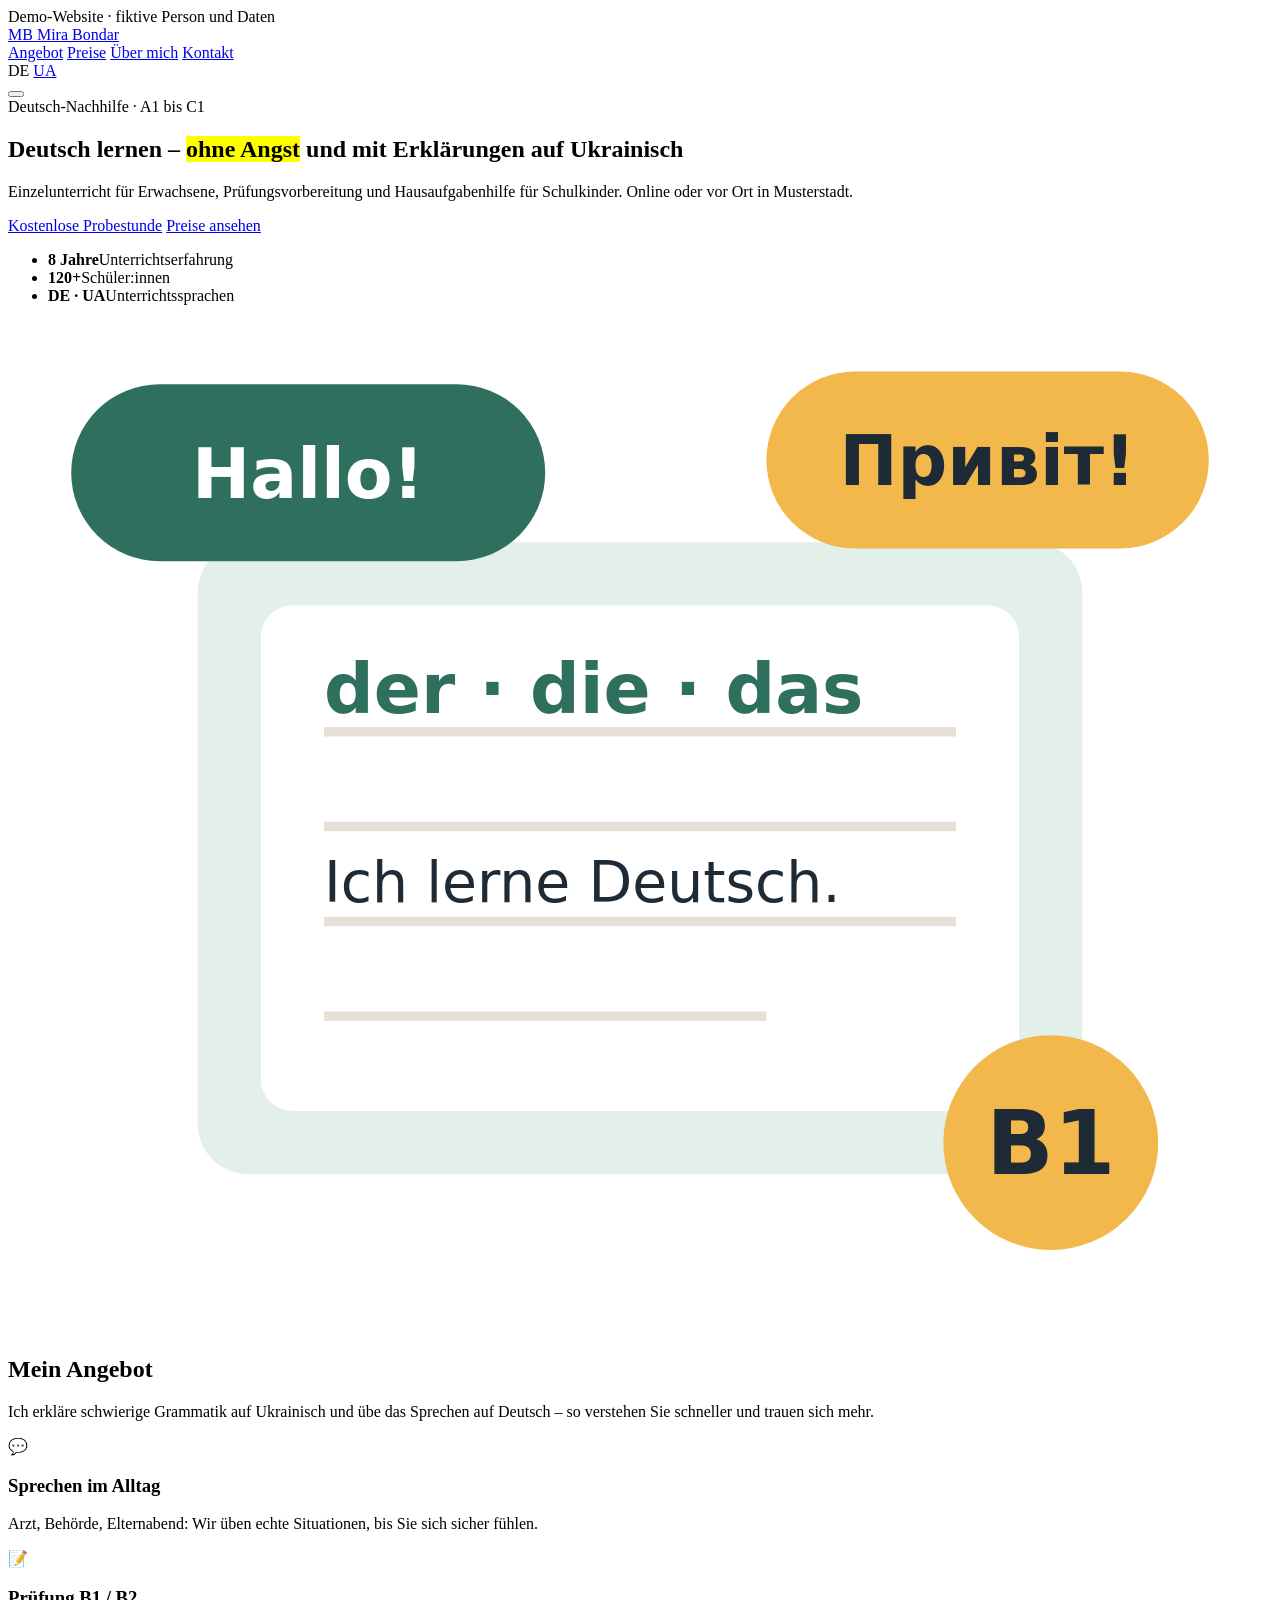
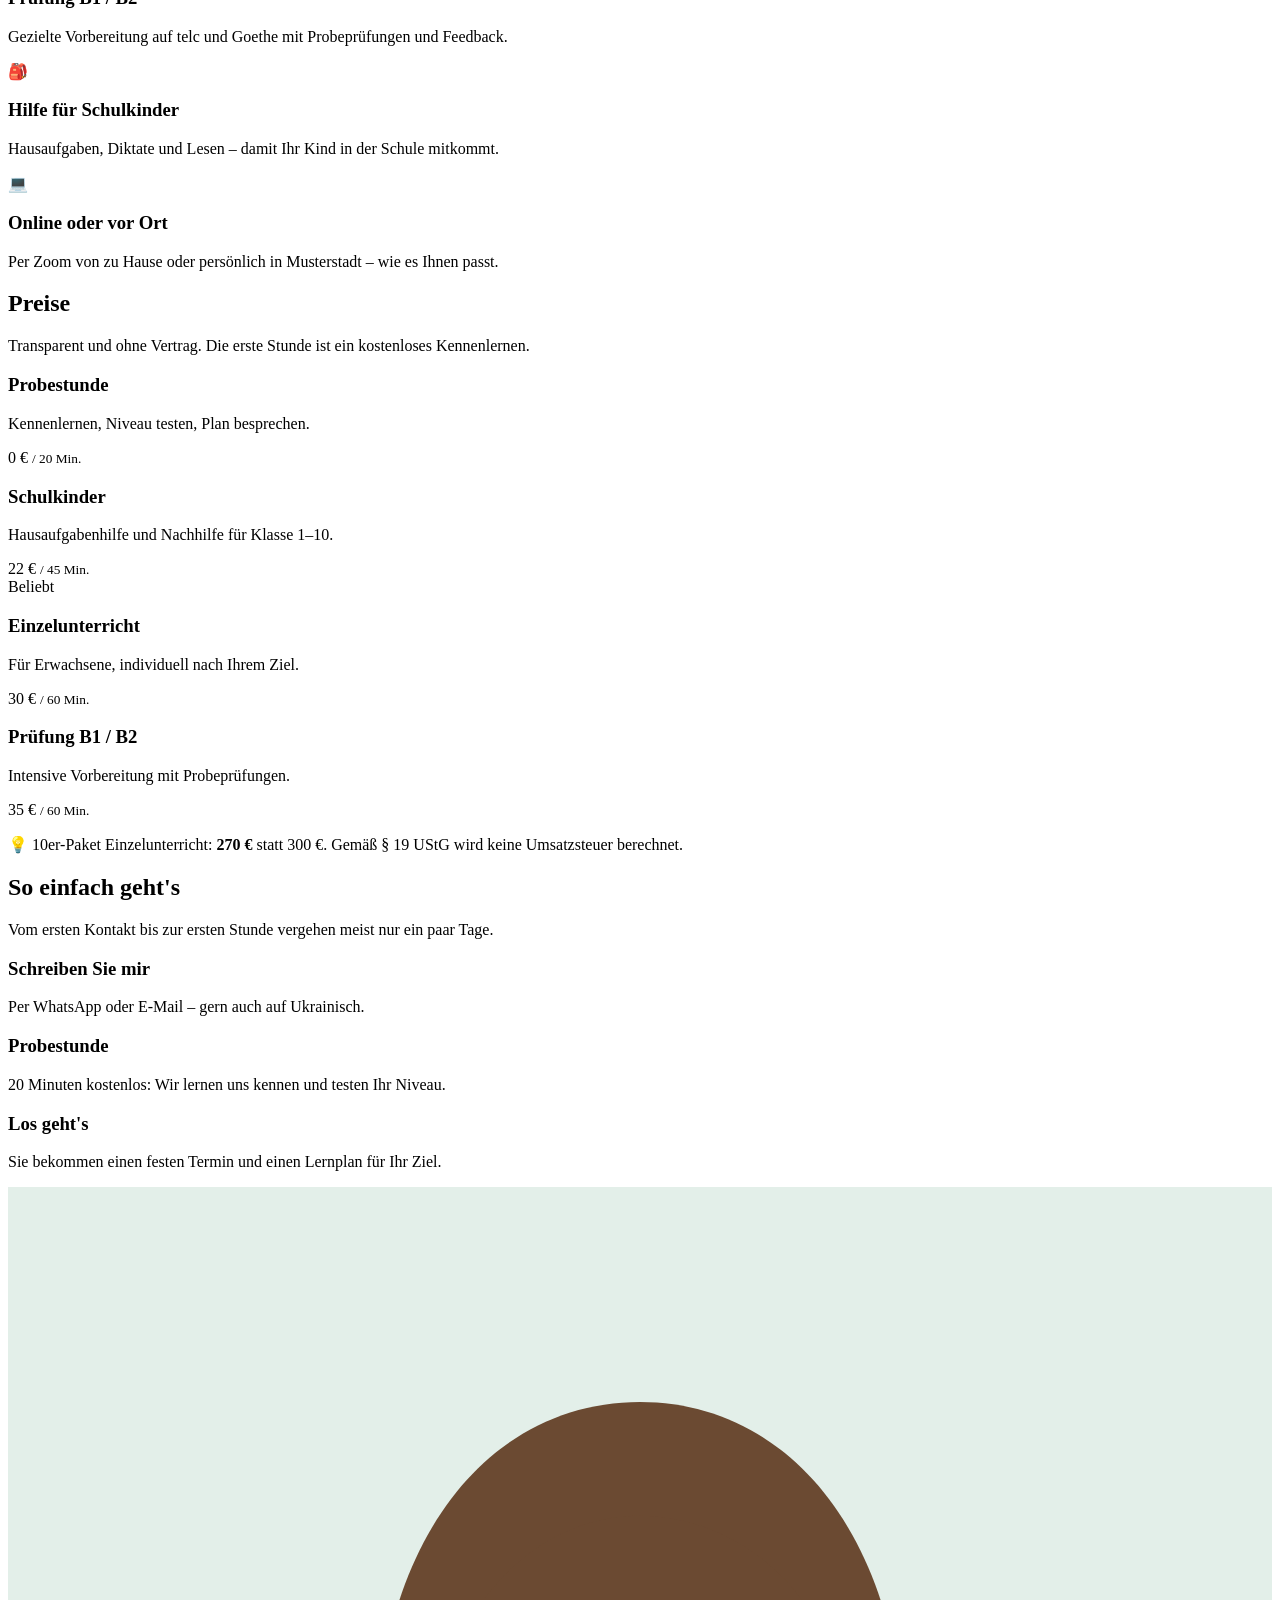
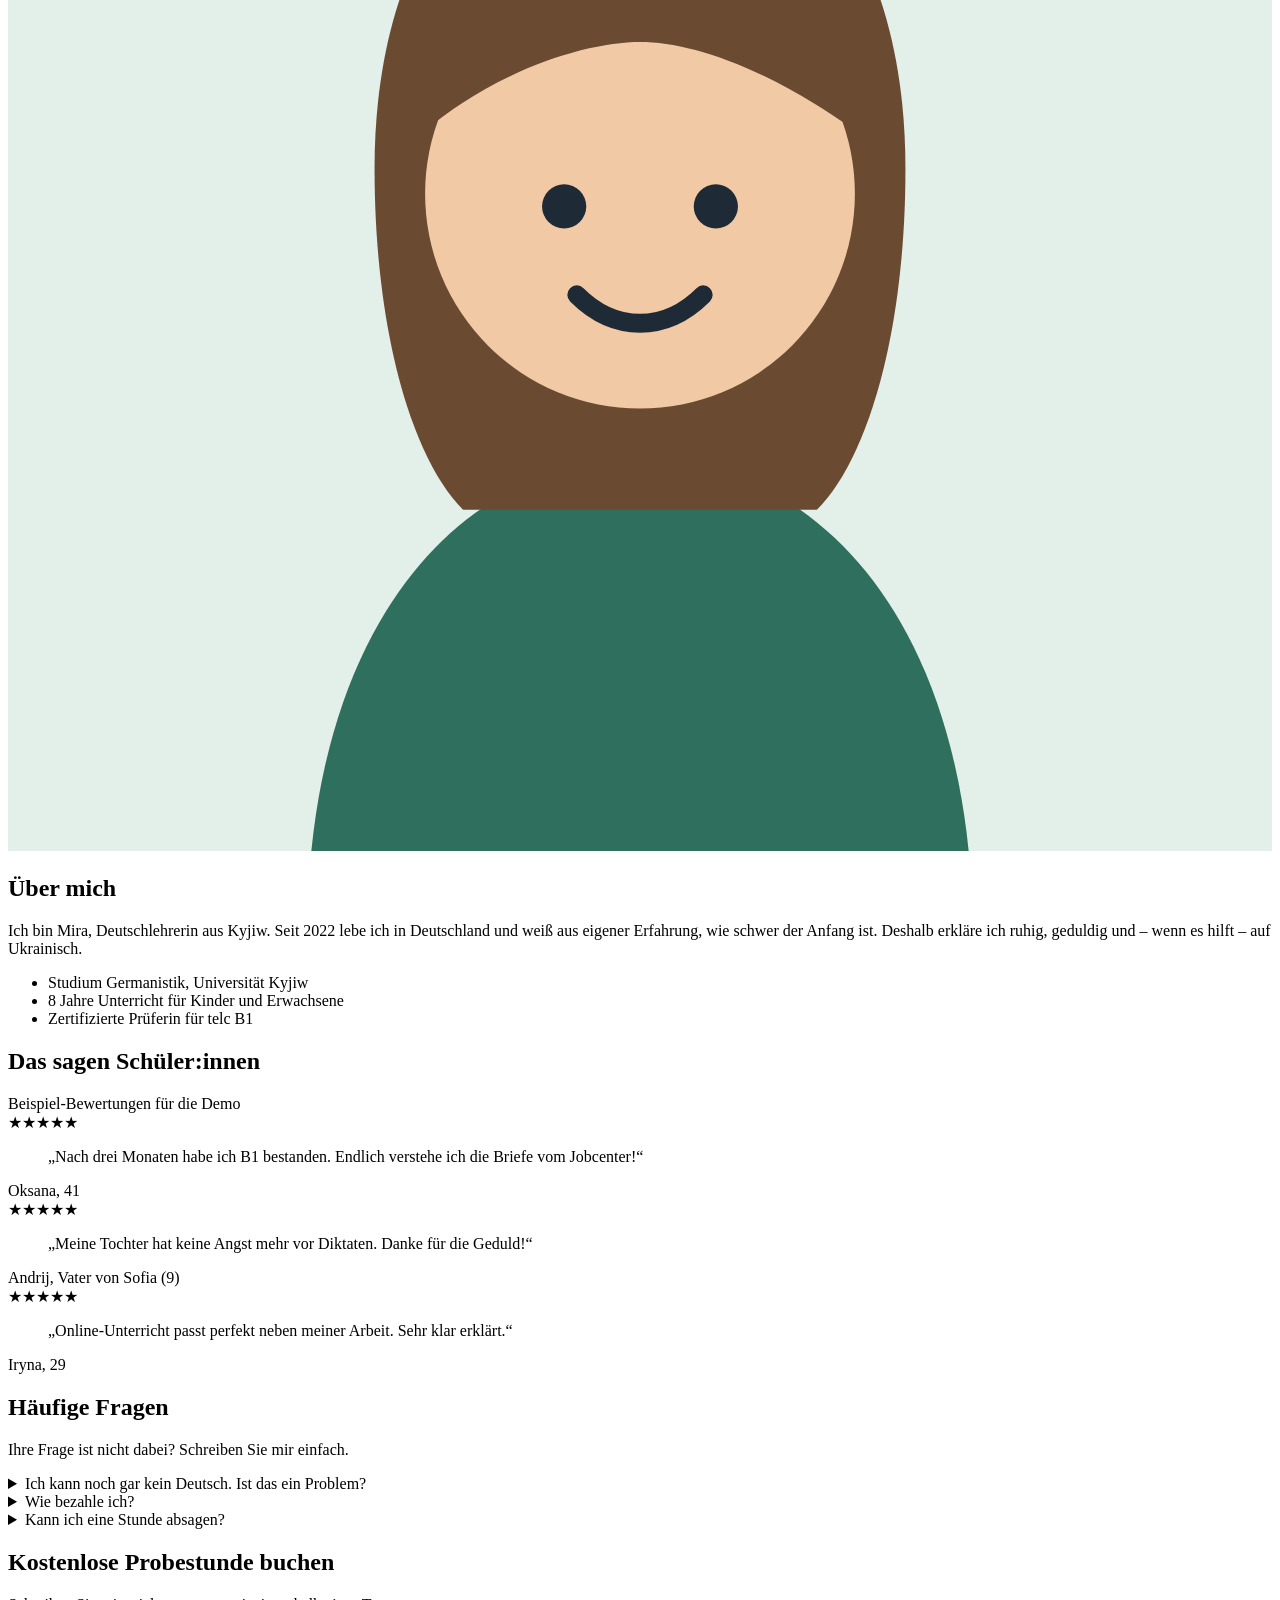
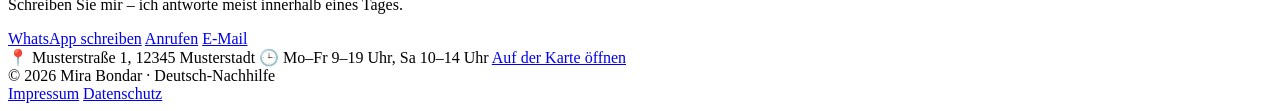
==== index.html @ 94d1a29f "Keep demo site out of search engines Co-Authored-By: Claude Opus 5.5 <noreply@anthropic.com>" ====
<!doctype html>
<html lang="de">
<head>
  <meta charset="utf-8">
  <meta name="viewport" content="width=device-width, initial-scale=1">
  <!-- Demo only: keep it out of search engines -->
  <meta name="robots" content="noindex">
  <title>Mira Bondar – Deutsch-Nachhilfe für Ukrainer:innen</title>
  <meta name="description" content="Deutsch lernen ohne Angst: Einzelunterricht, Prüfungsvorbereitung B1/B2 und Nachhilfe für Schulkinder – online und vor Ort. Unterricht auf Deutsch und Ukrainisch.">
  <link rel="icon" href="img/favicon.svg" type="image/svg+xml">
  <link rel="alternate" hreflang="de" href="index.html">
  <link rel="alternate" hreflang="uk" href="uk/index.html">
  <link rel="stylesheet" href="css/style.css">
</head>
<body>

  <!-- Remove this banner when the site is made for a real client -->
  <div class="demo-banner">Demo-Website · fiktive Person und Daten</div>

  <header class="site-header">
    <div class="container header-row">
      <a class="logo" href="#top"><span class="logo-mark">MB</span> Mira Bondar</a>
      <nav class="main-nav" id="main-nav" aria-label="Hauptmenü">
        <a href="#angebot">Angebot</a>
        <a href="#preise">Preise</a>
        <a href="#ueber-mich">Über mich</a>
        <a href="#kontakt">Kontakt</a>
      </nav>
      <div class="header-right">
        <div class="lang-switch">
          <span class="active">DE</span>
          <a href="uk/index.html" hreflang="uk" lang="uk">UA</a>
        </div>
        <!-- Burger button: visible only on phones, opens the menu -->
        <button class="menu-toggle" type="button" aria-controls="main-nav" aria-expanded="false" aria-label="Menü öffnen">
          <span></span><span></span><span></span>
        </button>
      </div>
    </div>
  </header>

  <main id="top">

    <!-- Hero: the first screen a visitor sees -->
    <section class="hero">
      <div class="container hero-grid">
        <div>
          <span class="eyebrow">Deutsch-Nachhilfe · A1 bis C1</span>
          <h1>Deutsch lernen – <mark>ohne Angst</mark> und mit Erklärungen auf Ukrainisch</h1>
          <p class="lead">Einzelunterricht für Erwachsene, Prüfungsvorbereitung und Hausaufgabenhilfe für Schulkinder. Online oder vor Ort in Musterstadt.</p>
          <div class="hero-actions">
            <a class="btn btn-primary" href="#kontakt">Kostenlose Probestunde</a>
            <a class="btn btn-outline" href="#preise">Preise ansehen</a>
          </div>
          <ul class="hero-facts">
            <li><strong>8 Jahre</strong><span>Unterrichtserfahrung</span></li>
            <li><strong>120+</strong><span>Schüler:innen</span></li>
            <li><strong>DE · UA</strong><span>Unterrichtssprachen</span></li>
          </ul>
        </div>
        <div class="hero-art" aria-hidden="true">
          <!-- Simple drawn illustration: notebook with speech bubbles -->
          <svg viewBox="0 0 400 320">
            <rect x="60" y="70" width="280" height="200" rx="16" fill="#e3efe9"/>
            <rect x="80" y="90" width="240" height="160" rx="10" fill="#fff"/>
            <g stroke="#e6e0d6" stroke-width="3">
              <line x1="100" y1="130" x2="300" y2="130"/>
              <line x1="100" y1="160" x2="300" y2="160"/>
              <line x1="100" y1="190" x2="300" y2="190"/>
              <line x1="100" y1="220" x2="240" y2="220"/>
            </g>
            <text x="100" y="124" font-family="system-ui, sans-serif" font-size="22" font-weight="700" fill="#2f6f5e">der · die · das</text>
            <text x="100" y="184" font-family="system-ui, sans-serif" font-size="18" fill="#1f2a37">Ich lerne Deutsch.</text>
            <g class="float float-a">
            <rect x="20" y="20" width="150" height="56" rx="28" fill="#2f6f5e"/>
            <text x="95" y="56" text-anchor="middle" font-family="system-ui, sans-serif" font-size="22" font-weight="700" fill="#fff">Hallo!</text>
            </g>
            <g class="float float-b">
            <rect x="240" y="16" width="140" height="56" rx="28" fill="#f2b84b"/>
            <text x="310" y="52" text-anchor="middle" font-family="system-ui, sans-serif" font-size="22" font-weight="700" fill="#1f2a37">Привіт!</text>
            </g>
            <g class="float float-c">
            <circle cx="330" cy="260" r="34" fill="#f2b84b"/>
            <text x="330" y="270" text-anchor="middle" font-family="system-ui, sans-serif" font-size="28" font-weight="700" fill="#1f2a37">B1</text>
            </g>
          </svg>
        </div>
      </div>
    </section>

    <!-- Services -->
    <section class="section section-alt" id="angebot">
      <div class="container">
        <h2 class="section-title">Mein Angebot</h2>
        <p class="section-sub">Ich erkläre schwierige Grammatik auf Ukrainisch und übe das Sprechen auf Deutsch – so verstehen Sie schneller und trauen sich mehr.</p>
        <div class="cards">
          <div class="card">
            <div class="card-icon">💬</div>
            <h3>Sprechen im Alltag</h3>
            <p>Arzt, Behörde, Elternabend: Wir üben echte Situationen, bis Sie sich sicher fühlen.</p>
          </div>
          <div class="card">
            <div class="card-icon">📝</div>
            <h3>Prüfung B1 / B2</h3>
            <p>Gezielte Vorbereitung auf telc und Goethe mit Probeprüfungen und Feedback.</p>
          </div>
          <div class="card">
            <div class="card-icon">🎒</div>
            <h3>Hilfe für Schulkinder</h3>
            <p>Hausaufgaben, Diktate und Lesen – damit Ihr Kind in der Schule mitkommt.</p>
          </div>
          <div class="card">
            <div class="card-icon">💻</div>
            <h3>Online oder vor Ort</h3>
            <p>Per Zoom von zu Hause oder persönlich in Musterstadt – wie es Ihnen passt.</p>
          </div>
        </div>
      </div>
    </section>

    <!-- Prices -->
    <section class="section" id="preise">
      <div class="container">
        <h2 class="section-title">Preise</h2>
        <p class="section-sub">Transparent und ohne Vertrag. Die erste Stunde ist ein kostenloses Kennenlernen.</p>
        <div class="cards">
          <div class="card price-card">
            <h3>Probestunde</h3>
            <p>Kennenlernen, Niveau testen, Plan besprechen.</p>
            <div class="price">0 € <small>/ 20 Min.</small></div>
          </div>
          <div class="card price-card">
            <h3>Schulkinder</h3>
            <p>Hausaufgabenhilfe und Nachhilfe für Klasse 1–10.</p>
            <div class="price">22 € <small>/ 45 Min.</small></div>
          </div>
          <div class="card price-card featured">
            <span class="badge">Beliebt</span>
            <h3>Einzelunterricht</h3>
            <p>Für Erwachsene, individuell nach Ihrem Ziel.</p>
            <div class="price">30 € <small>/ 60 Min.</small></div>
          </div>
          <div class="card price-card">
            <h3>Prüfung B1 / B2</h3>
            <p>Intensive Vorbereitung mit Probeprüfungen.</p>
            <div class="price">35 € <small>/ 60 Min.</small></div>
          </div>
        </div>
        <p class="note">💡 10er-Paket Einzelunterricht: <strong>270 €</strong> statt 300 €. Gemäß § 19 UStG wird keine Umsatzsteuer berechnet.</p>
      </div>
    </section>

    <!-- How it works -->
    <section class="section section-alt">
      <div class="container">
        <h2 class="section-title">So einfach geht's</h2>
        <p class="section-sub">Vom ersten Kontakt bis zur ersten Stunde vergehen meist nur ein paar Tage.</p>
        <div class="cards steps">
          <div class="card">
            <h3>Schreiben Sie mir</h3>
            <p>Per WhatsApp oder E-Mail – gern auch auf Ukrainisch.</p>
          </div>
          <div class="card">
            <h3>Probestunde</h3>
            <p>20 Minuten kostenlos: Wir lernen uns kennen und testen Ihr Niveau.</p>
          </div>
          <div class="card">
            <h3>Los geht's</h3>
            <p>Sie bekommen einen festen Termin und einen Lernplan für Ihr Ziel.</p>
          </div>
        </div>
      </div>
    </section>

    <!-- About -->
    <section class="section" id="ueber-mich">
      <div class="container about-grid">
        <div class="about-photo" aria-hidden="true">
          <!-- Placeholder portrait; replace with the client's real photo -->
          <svg viewBox="0 0 200 200">
            <rect width="200" height="200" fill="#e3efe9"/>
            <path d="M48 200c4-40 26-62 52-62s48 22 52 62z" fill="#2f6f5e"/>
            <path d="M58 92c0-36 18-58 42-58s42 22 42 58c0 26-6 46-14 54H72c-8-8-14-28-14-54z" fill="#6b4a32"/>
            <circle cx="100" cy="96" r="34" fill="#f1c9a5"/>
            <path d="M66 86c6-24 20-34 34-34s30 10 34 34c-14-10-26-14-34-14s-22 4-34 14z" fill="#6b4a32"/>
            <circle cx="88" cy="98" r="3.5" fill="#1f2a37"/>
            <circle cx="112" cy="98" r="3.5" fill="#1f2a37"/>
            <path d="M90 112c6 6 14 6 20 0" stroke="#1f2a37" stroke-width="3" fill="none" stroke-linecap="round"/>
          </svg>
        </div>
        <div>
          <h2 class="section-title">Über mich</h2>
          <p>Ich bin Mira, Deutschlehrerin aus Kyjiw. Seit 2022 lebe ich in Deutschland und weiß aus eigener Erfahrung, wie schwer der Anfang ist. Deshalb erkläre ich ruhig, geduldig und – wenn es hilft – auf Ukrainisch.</p>
          <ul class="check-list">
            <li>Studium Germanistik, Universität Kyjiw</li>
            <li>8 Jahre Unterricht für Kinder und Erwachsene</li>
            <li>Zertifizierte Prüferin für telc B1</li>
          </ul>
        </div>
      </div>
    </section>

    <!-- Reviews: in a real site only real reviews with permission -->
    <section class="section section-alt">
      <div class="container">
        <h2 class="section-title">Das sagen Schüler:innen</h2>
        <span class="example-label">Beispiel-Bewertungen für die Demo</span>
        <div class="cards">
          <div class="card review">
            <div class="stars">★★★★★</div>
            <blockquote>„Nach drei Monaten habe ich B1 bestanden. Endlich verstehe ich die Briefe vom Jobcenter!“</blockquote>
            <div class="who">Oksana, 41</div>
          </div>
          <div class="card review">
            <div class="stars">★★★★★</div>
            <blockquote>„Meine Tochter hat keine Angst mehr vor Diktaten. Danke für die Geduld!“</blockquote>
            <div class="who">Andrij, Vater von Sofia (9)</div>
          </div>
          <div class="card review">
            <div class="stars">★★★★★</div>
            <blockquote>„Online-Unterricht passt perfekt neben meiner Arbeit. Sehr klar erklärt.“</blockquote>
            <div class="who">Iryna, 29</div>
          </div>
        </div>
      </div>
    </section>

    <!-- FAQ: <details> opens and closes without any JavaScript -->
    <section class="section faq">
      <div class="container">
        <h2 class="section-title">Häufige Fragen</h2>
        <p class="section-sub">Ihre Frage ist nicht dabei? Schreiben Sie mir einfach.</p>
        <details>
          <summary>Ich kann noch gar kein Deutsch. Ist das ein Problem?</summary>
          <p>Nein! Gerade am Anfang erkläre ich viel auf Ukrainisch. Wir starten bei null.</p>
        </details>
        <details>
          <summary>Wie bezahle ich?</summary>
          <p>Per Überweisung nach der Stunde oder im Voraus für ein 10er-Paket.</p>
        </details>
        <details>
          <summary>Kann ich eine Stunde absagen?</summary>
          <p>Ja, bis 24 Stunden vorher kostenlos.</p>
        </details>
      </div>
    </section>

    <!-- Contact: plain links, no form, so no personal data is stored -->
    <section class="section" id="kontakt">
      <div class="container">
        <div class="contact-box">
          <h2>Kostenlose Probestunde buchen</h2>
          <p>Schreiben Sie mir – ich antworte meist innerhalb eines Tages.</p>
          <div class="contact-actions">
            <a class="btn btn-whatsapp" href="https://wa.me/4900000000000">WhatsApp schreiben</a>
            <a class="btn btn-outline" href="tel:+4900000000000">Anrufen</a>
            <a class="btn btn-outline" href="mailto:mira@example.com">E-Mail</a>
          </div>
          <div class="contact-details">
            <span>📍 Musterstraße 1, 12345 Musterstadt</span>
            <span>🕒 Mo–Fr 9–19 Uhr, Sa 10–14 Uhr</span>
            <a href="https://www.openstreetmap.org/search?query=Musterstadt" rel="noopener">Auf der Karte öffnen</a>
          </div>
        </div>
      </div>
    </section>

  </main>

  <footer class="site-footer">
    <div class="container footer-row">
      <span>© 2026 Mira Bondar · Deutsch-Nachhilfe</span>
      <div class="footer-links">
        <a href="impressum.html">Impressum</a>
        <a href="datenschutz.html">Datenschutz</a>
      </div>
    </div>
  </footer>

  <script src="js/main.js" defer></script>
</body>
</html>
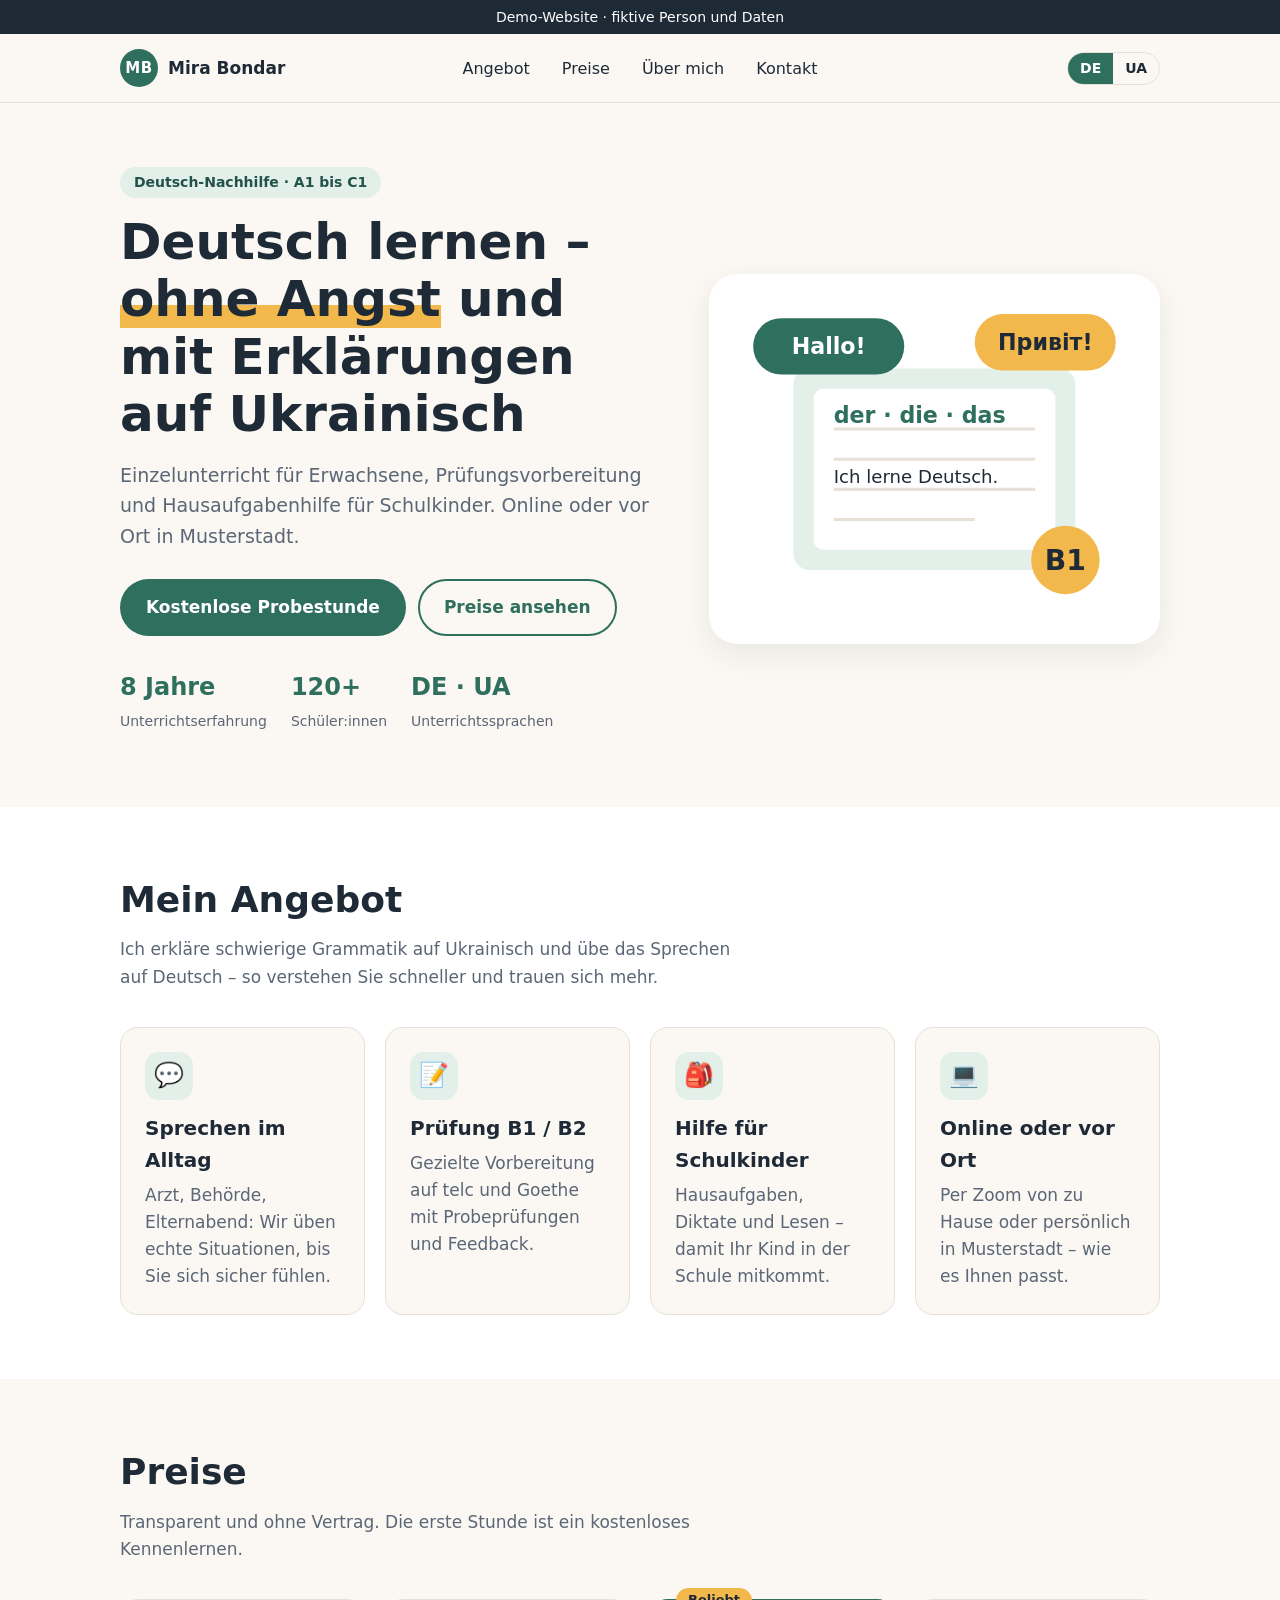
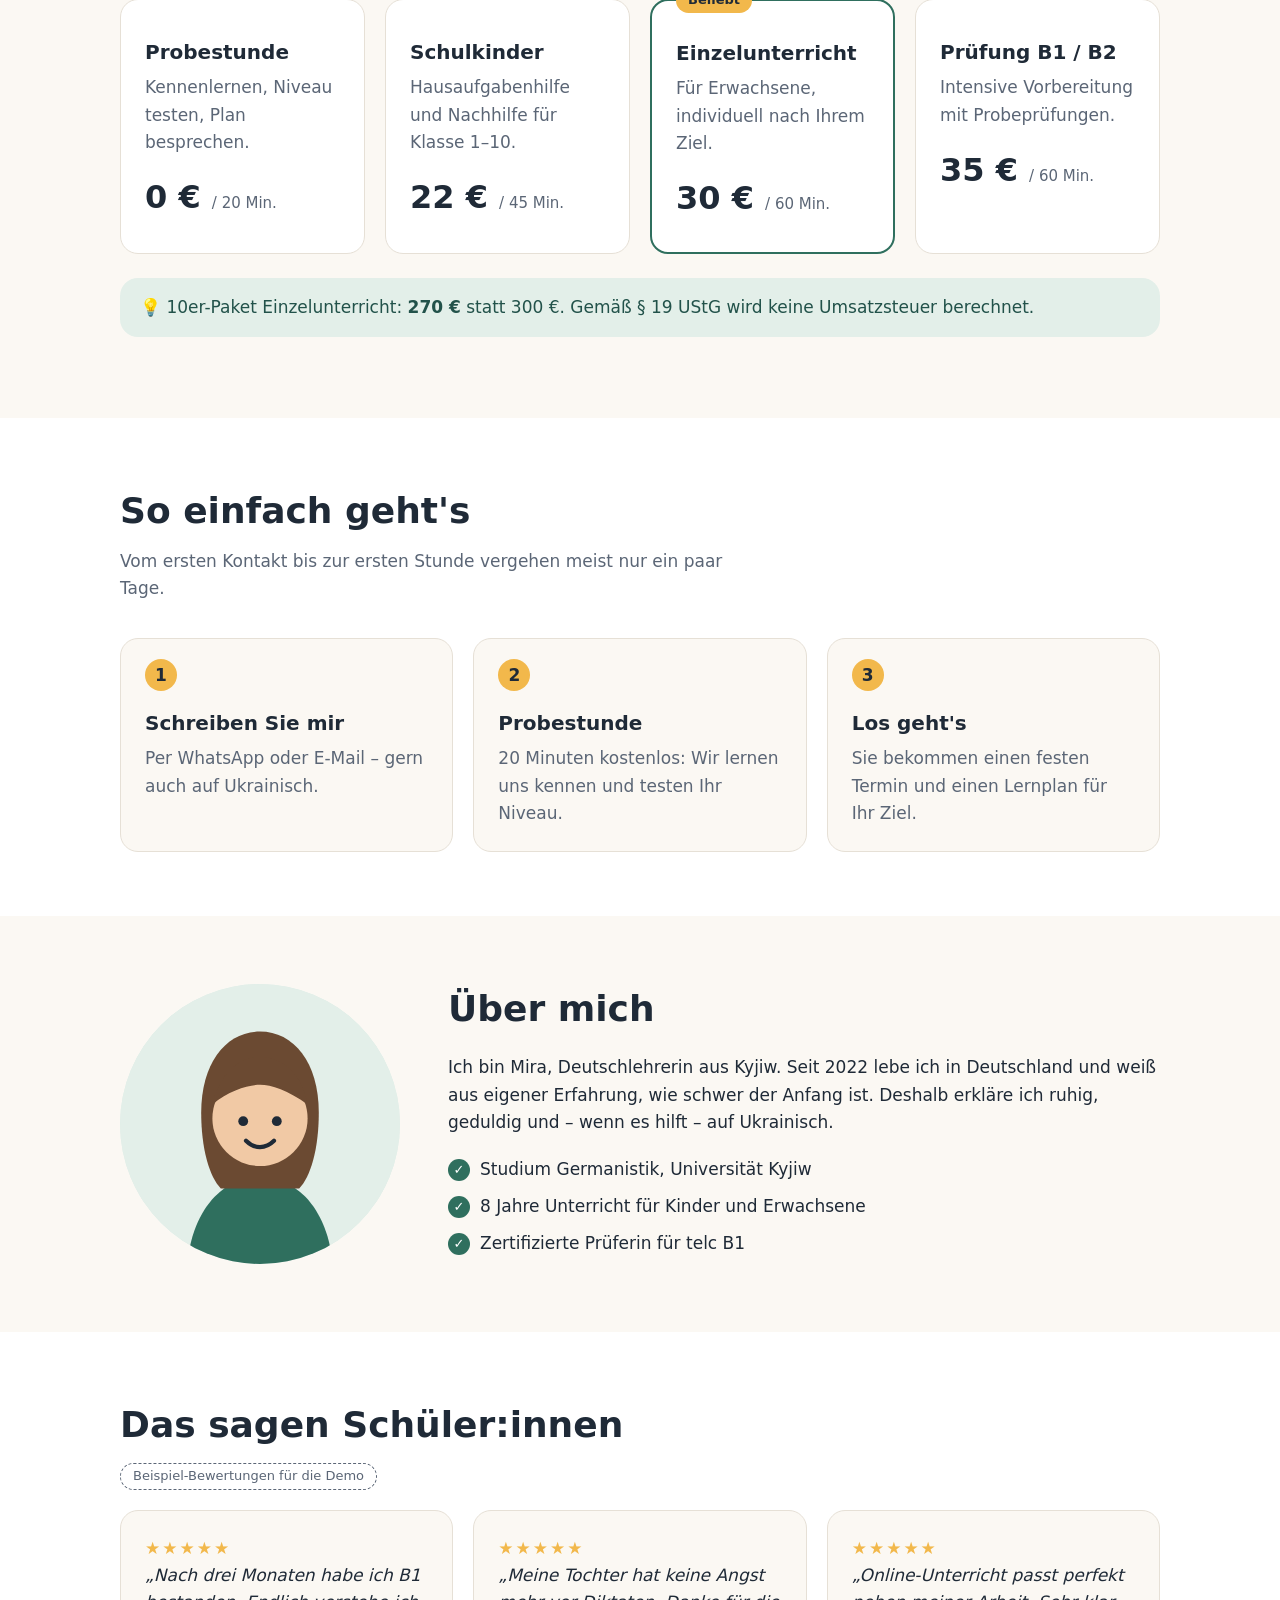
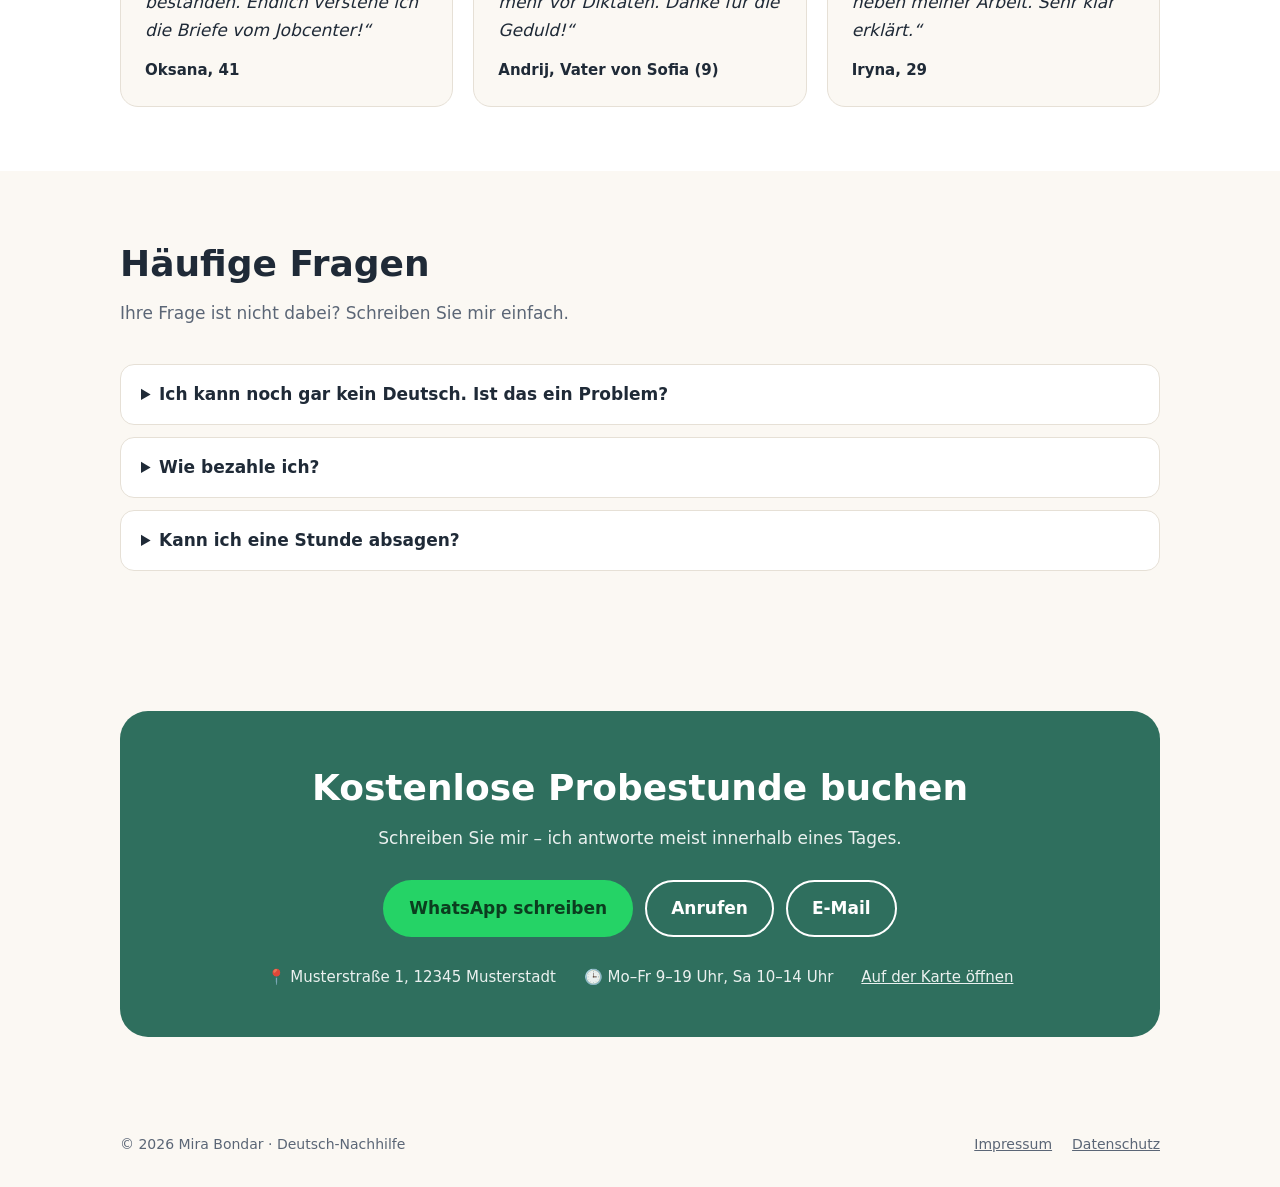
==== commit 1dde8fbc: "Centered menu, phone burger menu, hover and scroll animations, better phone layout Co-Authored-By: C" ====
--- a/index.html
+++ b/index.html
@@ -3,8 +3,6 @@
 <head>
   <meta charset="utf-8">
   <meta name="viewport" content="width=device-width, initial-scale=1">
-  <!-- Demo only: keep it out of search engines -->
-  <meta name="robots" content="noindex">
   <title>Mira Bondar – Deutsch-Nachhilfe für Ukrainer:innen</title>
   <meta name="description" content="Deutsch lernen ohne Angst: Einzelunterricht, Prüfungsvorbereitung B1/B2 und Nachhilfe für Schulkinder – online und vor Ort. Unterricht auf Deutsch und Ukrainisch.">
   <link rel="icon" href="img/favicon.svg" type="image/svg+xml">
--- a/css/style.css
+++ b/css/style.css
@@ -0,0 +1,627 @@
+/* Demo business-card site: static, no database, no external requests.
+   Fonts come from the visitor's own system, so nothing is loaded from Google
+   (important for German privacy law). */
+
+:root {
+  --bg: #fbf8f3;
+  --surface: #ffffff;
+  --ink: #1f2a37;
+  --muted: #5b6676;
+  --accent: #2f6f5e;        /* calm green */
+  --accent-dark: #22524a;
+  --accent-soft: #e3efe9;
+  --warm: #f2b84b;          /* yellow highlight */
+  --border: #e6e0d6;
+  --radius: 18px;
+  --shadow: 0 10px 30px rgba(31, 42, 55, 0.08);
+  --font: system-ui, -apple-system, "Segoe UI", Roboto, "Noto Sans", Ubuntu, sans-serif;
+}
+
+* { box-sizing: border-box; }
+
+html { scroll-behavior: smooth; }
+
+body {
+  margin: 0;
+  background: var(--bg);
+  color: var(--ink);
+  font-family: var(--font);
+  font-size: 17px;
+  line-height: 1.6;
+}
+
+img, svg { max-width: 100%; display: block; }
+
+a { color: var(--accent); }
+
+.container {
+  width: 100%;
+  max-width: 1080px;
+  margin: 0 auto;
+  padding: 0 20px;
+}
+
+/* ---------- Demo banner ---------- */
+.demo-banner {
+  background: var(--ink);
+  color: #fff;
+  text-align: center;
+  font-size: 14px;
+  padding: 6px 12px;
+}
+
+/* ---------- Header ---------- */
+.site-header {
+  position: sticky;
+  top: 0;
+  z-index: 10;
+  background: rgba(251, 248, 243, 0.92);
+  backdrop-filter: blur(8px);
+  border-bottom: 1px solid var(--border);
+  transition: box-shadow 0.3s;
+}
+
+.site-header.scrolled { box-shadow: 0 6px 24px rgba(31, 42, 55, 0.08); }
+
+/* Three columns: logo | menu in the centre | languages */
+.header-row {
+  display: grid;
+  grid-template-columns: 1fr auto 1fr;
+  align-items: center;
+  gap: 16px;
+  min-height: 68px;
+}
+
+.header-right {
+  grid-column: 3;
+  justify-self: end;
+  display: flex;
+  align-items: center;
+  gap: 12px;
+}
+
+.logo {
+  display: flex;
+  align-items: center;
+  gap: 10px;
+  font-weight: 700;
+  color: var(--ink);
+  text-decoration: none;
+}
+
+.logo-mark {
+  width: 38px;
+  height: 38px;
+  border-radius: 50%;
+  background: var(--accent);
+  color: #fff;
+  display: grid;
+  place-items: center;
+  font-size: 15px;
+  letter-spacing: 0.5px;
+}
+
+.logo-mark { transition: transform 0.4s; }
+.logo:hover .logo-mark { transform: rotate(-12deg) scale(1.08); }
+
+.main-nav {
+  display: flex;
+  align-items: center;
+  gap: 32px;
+}
+
+.main-nav a {
+  position: relative;
+  color: var(--ink);
+  text-decoration: none;
+  font-size: 16px;
+  font-weight: 500;
+  padding: 6px 0;
+  transition: color 0.2s;
+}
+
+/* Underline that grows from the centre on hover */
+.main-nav a::after {
+  content: "";
+  position: absolute;
+  left: 50%;
+  right: 50%;
+  bottom: 0;
+  height: 2px;
+  border-radius: 2px;
+  background: var(--accent);
+  transition: left 0.25s, right 0.25s;
+}
+
+.main-nav a:hover { color: var(--accent); }
+.main-nav a:hover::after { left: 0; right: 0; }
+
+.lang-switch {
+  display: inline-flex;
+  border: 1px solid var(--border);
+  border-radius: 999px;
+  overflow: hidden;
+  font-size: 14px;
+  font-weight: 600;
+}
+
+.lang-switch a,
+.lang-switch span {
+  padding: 4px 12px;
+  text-decoration: none;
+  color: var(--ink);
+}
+
+.lang-switch .active {
+  background: var(--accent);
+  color: #fff;
+}
+
+.lang-switch a { transition: background 0.2s; }
+.lang-switch a:hover { background: var(--accent-soft); }
+
+/* ---------- Burger button (phones only) ---------- */
+.menu-toggle {
+  display: none;
+  width: 44px;
+  height: 44px;
+  border: 1px solid var(--border);
+  border-radius: 12px;
+  background: var(--surface);
+  cursor: pointer;
+  padding: 0;
+  flex-direction: column;
+  align-items: center;
+  justify-content: center;
+  gap: 5px;
+}
+
+.menu-toggle span {
+  width: 20px;
+  height: 2px;
+  border-radius: 2px;
+  background: var(--ink);
+  transition: transform 0.3s, opacity 0.2s;
+}
+
+/* Three lines turn into a cross when the menu is open */
+.menu-open .menu-toggle span:nth-child(1) { transform: translateY(7px) rotate(45deg); }
+.menu-open .menu-toggle span:nth-child(2) { opacity: 0; }
+.menu-open .menu-toggle span:nth-child(3) { transform: translateY(-7px) rotate(-45deg); }
+
+@media (max-width: 820px) {
+  .header-row { grid-template-columns: 1fr auto; min-height: 60px; }
+  .header-right { grid-column: 2; }
+  .menu-toggle { display: inline-flex; }
+
+  /* The menu becomes a panel that slides down under the header */
+  .main-nav {
+    position: absolute;
+    top: 100%;
+    left: 0;
+    right: 0;
+    flex-direction: column;
+    align-items: stretch;
+    gap: 0;
+    padding: 8px 20px 20px;
+    background: var(--bg);
+    border-bottom: 1px solid var(--border);
+    box-shadow: 0 16px 30px rgba(31, 42, 55, 0.12);
+    opacity: 0;
+    visibility: hidden;
+    transform: translateY(-10px);
+    transition: opacity 0.25s, transform 0.25s, visibility 0.25s;
+  }
+
+  .menu-open .main-nav {
+    opacity: 1;
+    visibility: visible;
+    transform: none;
+  }
+
+  .main-nav a {
+    font-size: 19px;
+    padding: 14px 4px;
+    border-bottom: 1px solid var(--border);
+  }
+
+  .main-nav a:last-child { border-bottom: 0; }
+  .main-nav a::after { display: none; }
+}
+
+/* ---------- Buttons ---------- */
+.btn {
+  display: inline-flex;
+  align-items: center;
+  justify-content: center;
+  gap: 8px;
+  padding: 13px 24px;
+  border-radius: 999px;
+  font-weight: 600;
+  text-decoration: none;
+  border: 2px solid transparent;
+  transition: transform 0.2s, background 0.2s, box-shadow 0.2s;
+}
+
+.btn:hover { transform: translateY(-3px); box-shadow: 0 10px 20px rgba(31, 42, 55, 0.15); }
+.btn:active { transform: translateY(0) scale(0.97); }
+
+.btn-primary { background: var(--accent); color: #fff; }
+.btn-primary:hover { background: var(--accent-dark); }
+
+.btn-outline { border-color: var(--accent); color: var(--accent); background: transparent; }
+
+.btn-whatsapp {
+  background: #25d366;
+  color: #0b3d1f;
+  animation: breathe 2.6s ease-in-out infinite;
+}
+
+.btn-whatsapp:hover { animation: none; }
+
+@keyframes breathe {
+  0%, 100% { box-shadow: 0 0 0 0 rgba(37, 211, 102, 0.55); }
+  50% { box-shadow: 0 0 0 12px rgba(37, 211, 102, 0); }
+}
+
+/* ---------- Hero ---------- */
+.hero { padding: 64px 0 56px; }
+
+.hero-grid {
+  display: grid;
+  grid-template-columns: 1.2fr 1fr;
+  gap: 48px;
+  align-items: center;
+}
+
+.eyebrow {
+  display: inline-block;
+  background: var(--accent-soft);
+  color: var(--accent-dark);
+  font-weight: 600;
+  font-size: 14px;
+  padding: 4px 14px;
+  border-radius: 999px;
+}
+
+.hero h1 {
+  font-size: clamp(32px, 5vw, 50px);
+  line-height: 1.15;
+  margin: 16px 0;
+}
+
+.hero h1 mark {
+  background: linear-gradient(transparent 60%, var(--warm) 60%);
+  color: inherit;
+}
+
+.hero p.lead {
+  font-size: 19px;
+  color: var(--muted);
+  margin: 0 0 28px;
+}
+
+.hero-actions { display: flex; flex-wrap: wrap; gap: 12px; }
+
+.hero-facts {
+  display: flex;
+  flex-wrap: wrap;
+  gap: 24px;
+  margin-top: 32px;
+  padding: 0;
+  list-style: none;
+}
+
+.hero-facts strong { display: block; font-size: 24px; color: var(--accent); }
+.hero-facts span { font-size: 14px; color: var(--muted); }
+
+.hero-art {
+  background: var(--surface);
+  border-radius: 28px;
+  box-shadow: var(--shadow);
+  padding: 24px;
+}
+
+/* Hero appears on page load: text first, then the picture */
+.hero-grid > * { animation: rise 0.8s ease backwards; }
+.hero-grid > *:nth-child(2) { animation-delay: 0.2s; }
+
+/* Speech bubbles in the picture gently float */
+.float { transform-box: fill-box; animation: float 4s ease-in-out infinite; }
+.float-b { animation-delay: -1.3s; }
+.float-c { animation-delay: -2.6s; animation-duration: 5s; }
+
+@keyframes float {
+  0%, 100% { transform: translateY(0); }
+  50% { transform: translateY(-8px); }
+}
+
+@keyframes rise {
+  from { opacity: 0; transform: translateY(28px); }
+  to { opacity: 1; transform: none; }
+}
+
+@media (max-width: 820px) {
+  .hero { padding: 32px 0 40px; }
+  .hero-grid { grid-template-columns: 1fr; gap: 32px; }
+  .hero p.lead { font-size: 17px; }
+  .hero-art { padding: 16px; max-width: 420px; }
+}
+
+@media (max-width: 560px) {
+  .hero-actions .btn { width: 100%; }
+  /* Three facts always side by side in one row */
+  .hero-facts { display: grid; grid-template-columns: repeat(3, 1fr); gap: 12px; }
+  .hero-facts strong { font-size: 21px; }
+  .hero-facts span { font-size: 13px; line-height: 1.3; display: block; }
+}
+
+/* ---------- Sections ---------- */
+section { scroll-margin-top: 72px; }
+
+.section { padding: 64px 0; }
+.section-alt { background: var(--surface); }
+
+.section-title {
+  font-size: clamp(26px, 3.6vw, 36px);
+  margin: 0 0 8px;
+}
+
+.section-sub {
+  color: var(--muted);
+  margin: 0 0 36px;
+  max-width: 620px;
+}
+
+.cards {
+  display: grid;
+  grid-template-columns: repeat(auto-fit, minmax(230px, 1fr));
+  gap: 20px;
+}
+
+.card {
+  background: var(--surface);
+  border: 1px solid var(--border);
+  border-radius: var(--radius);
+  padding: 24px;
+  transition: transform 0.3s ease, box-shadow 0.3s ease, border-color 0.3s;
+}
+
+.card:hover {
+  transform: translateY(-6px);
+  box-shadow: var(--shadow);
+  border-color: var(--accent-soft);
+}
+
+.card:hover .card-icon { animation: hop 0.5s ease; }
+
+@keyframes hop {
+  0%, 100% { transform: translateY(0) rotate(0); }
+  40% { transform: translateY(-8px) rotate(-8deg); }
+  70% { transform: translateY(0) rotate(4deg); }
+}
+
+.section-alt .card { background: var(--bg); }
+
+.card h3 { margin: 12px 0 6px; font-size: 20px; }
+.card p { margin: 0; color: var(--muted); }
+
+.card-icon {
+  width: 48px;
+  height: 48px;
+  border-radius: 14px;
+  background: var(--accent-soft);
+  display: grid;
+  place-items: center;
+  font-size: 24px;
+}
+
+/* ---------- About ---------- */
+.about-grid {
+  display: grid;
+  grid-template-columns: 280px 1fr;
+  gap: 48px;
+  align-items: center;
+}
+
+.about-photo {
+  aspect-ratio: 1;
+  border-radius: 50%;
+  background: var(--accent-soft);
+  overflow: hidden;
+}
+
+.check-list { padding: 0; list-style: none; margin: 20px 0 0; }
+.check-list li { padding-left: 32px; position: relative; margin-bottom: 10px; }
+.check-list li::before {
+  content: "✓";
+  position: absolute;
+  left: 0;
+  top: 0;
+  width: 22px;
+  height: 22px;
+  border-radius: 50%;
+  background: var(--accent);
+  color: #fff;
+  font-size: 13px;
+  display: grid;
+  place-items: center;
+  margin-top: 3px;
+}
+
+@media (max-width: 760px) {
+  .about-grid { grid-template-columns: 1fr; gap: 28px; }
+  .about-photo { max-width: 220px; margin: 0 auto; }
+}
+
+/* ---------- Prices ---------- */
+.price-card { display: flex; flex-direction: column; }
+.price-card .price {
+  font-size: 32px;
+  font-weight: 700;
+  color: var(--ink);
+  margin: 16px 0 4px;
+}
+.price-card .price small { font-size: 15px; font-weight: 400; color: var(--muted); }
+.price-card .price { transition: color 0.3s, transform 0.3s; transform-origin: left; }
+
+/* Price card grows on hover */
+.price-card:hover {
+  transform: scale(1.06);
+  border-color: var(--accent);
+  box-shadow: 0 18px 40px rgba(47, 111, 94, 0.18);
+  z-index: 1;
+}
+
+.price-card:hover .price { color: var(--accent); transform: scale(1.1); }
+
+.price-card.featured { border: 2px solid var(--accent); position: relative; }
+.price-card.featured .badge { animation: wiggle 3s ease-in-out infinite; }
+
+@keyframes wiggle {
+  0%, 85%, 100% { transform: rotate(0); }
+  90% { transform: rotate(-6deg); }
+  95% { transform: rotate(6deg); }
+}
+
+.price-card { position: relative; }
+.badge {
+  position: absolute;
+  top: -13px;
+  left: 24px;
+  background: var(--warm);
+  color: var(--ink);
+  font-size: 13px;
+  font-weight: 700;
+  padding: 2px 12px;
+  border-radius: 999px;
+}
+
+.note {
+  margin-top: 24px;
+  padding: 16px 20px;
+  border-radius: var(--radius);
+  background: var(--accent-soft);
+  color: var(--accent-dark);
+}
+
+/* ---------- Steps ---------- */
+.steps { counter-reset: step; }
+.steps .card { position: relative; padding-top: 56px; }
+.steps .card::before {
+  counter-increment: step;
+  content: counter(step);
+  position: absolute;
+  top: 20px;
+  left: 24px;
+  width: 32px;
+  height: 32px;
+  border-radius: 50%;
+  background: var(--warm);
+  font-weight: 700;
+  display: grid;
+  place-items: center;
+}
+
+/* ---------- Reviews ---------- */
+.review blockquote { margin: 0 0 14px; font-style: italic; }
+.review .who { font-weight: 600; font-size: 15px; }
+.review .stars { color: var(--warm); letter-spacing: 2px; }
+.example-label {
+  display: inline-block;
+  font-size: 13px;
+  color: var(--muted);
+  border: 1px dashed var(--muted);
+  border-radius: 999px;
+  padding: 2px 12px;
+  margin-bottom: 20px;
+}
+
+/* ---------- FAQ ---------- */
+.faq details {
+  background: var(--surface);
+  border: 1px solid var(--border);
+  border-radius: 14px;
+  padding: 16px 20px;
+  margin-bottom: 12px;
+}
+.faq details { transition: border-color 0.2s, box-shadow 0.2s; }
+.faq details:hover { border-color: var(--accent); }
+.faq details[open] { box-shadow: var(--shadow); }
+.faq summary { cursor: pointer; font-weight: 600; }
+.faq details[open] p { animation: rise 0.35s ease; }
+.faq details p { margin: 10px 0 0; color: var(--muted); }
+
+/* ---------- Contact ---------- */
+.contact-box {
+  background: var(--accent);
+  color: #fff;
+  border-radius: 28px;
+  padding: 48px 32px;
+  text-align: center;
+}
+.contact-box h2 { margin: 0 0 8px; font-size: clamp(26px, 3.6vw, 36px); }
+.contact-box p { margin: 0 0 28px; opacity: 0.9; }
+.contact-actions { display: flex; flex-wrap: wrap; gap: 12px; justify-content: center; }
+.contact-box .btn-outline { border-color: #fff; color: #fff; }
+.contact-details {
+  display: flex;
+  flex-wrap: wrap;
+  justify-content: center;
+  gap: 8px 28px;
+  margin-top: 28px;
+  font-size: 15px;
+  opacity: 0.9;
+}
+.contact-box a:not(.btn) { color: #fff; }
+.contact-box .btn-outline:hover { background: #fff; color: var(--accent); }
+
+@media (max-width: 560px) {
+  .section { padding: 48px 0; }
+  .contact-box { padding: 36px 20px; border-radius: 22px; }
+  .contact-actions { flex-direction: column; }
+  .contact-details { flex-direction: column; align-items: center; }
+  .footer-row { flex-direction: column; align-items: center; text-align: center; }
+  .logo { font-size: 16px; }
+}
+
+/* ---------- Footer ---------- */
+.site-footer {
+  padding: 32px 0;
+  font-size: 14px;
+  color: var(--muted);
+}
+.footer-row {
+  display: flex;
+  flex-wrap: wrap;
+  justify-content: space-between;
+  gap: 12px;
+}
+.footer-links { display: flex; gap: 20px; }
+.footer-links a { color: var(--muted); }
+
+/* ---------- Legal pages (Impressum, Datenschutz) ---------- */
+/* Only top/bottom padding here, so the side padding of .container stays */
+.legal { padding-top: 48px; padding-bottom: 64px; max-width: 760px; }
+.legal h1 { font-size: 34px; margin-top: 0; }
+.legal h2 { font-size: 21px; margin-top: 32px; }
+.legal .back { display: inline-block; margin-bottom: 24px; }
+
+/* ---------- Reveal on scroll (classes are added by js/main.js) ---------- */
+/* "backwards" keeps the start state only before the animation, so hover
+   effects on cards still work after a card has appeared. */
+.reveal { opacity: 0; }
+.reveal.visible {
+  opacity: 1;
+  animation: rise 0.7s ease var(--delay, 0ms) backwards;
+}
+
+/* People who turned off animations in their system settings get a calm page */
+@media (prefers-reduced-motion: reduce) {
+  *, *::before, *::after {
+    animation: none !important;
+    transition: none !important;
+    scroll-behavior: auto !important;
+  }
+  .reveal { opacity: 1; }
+}
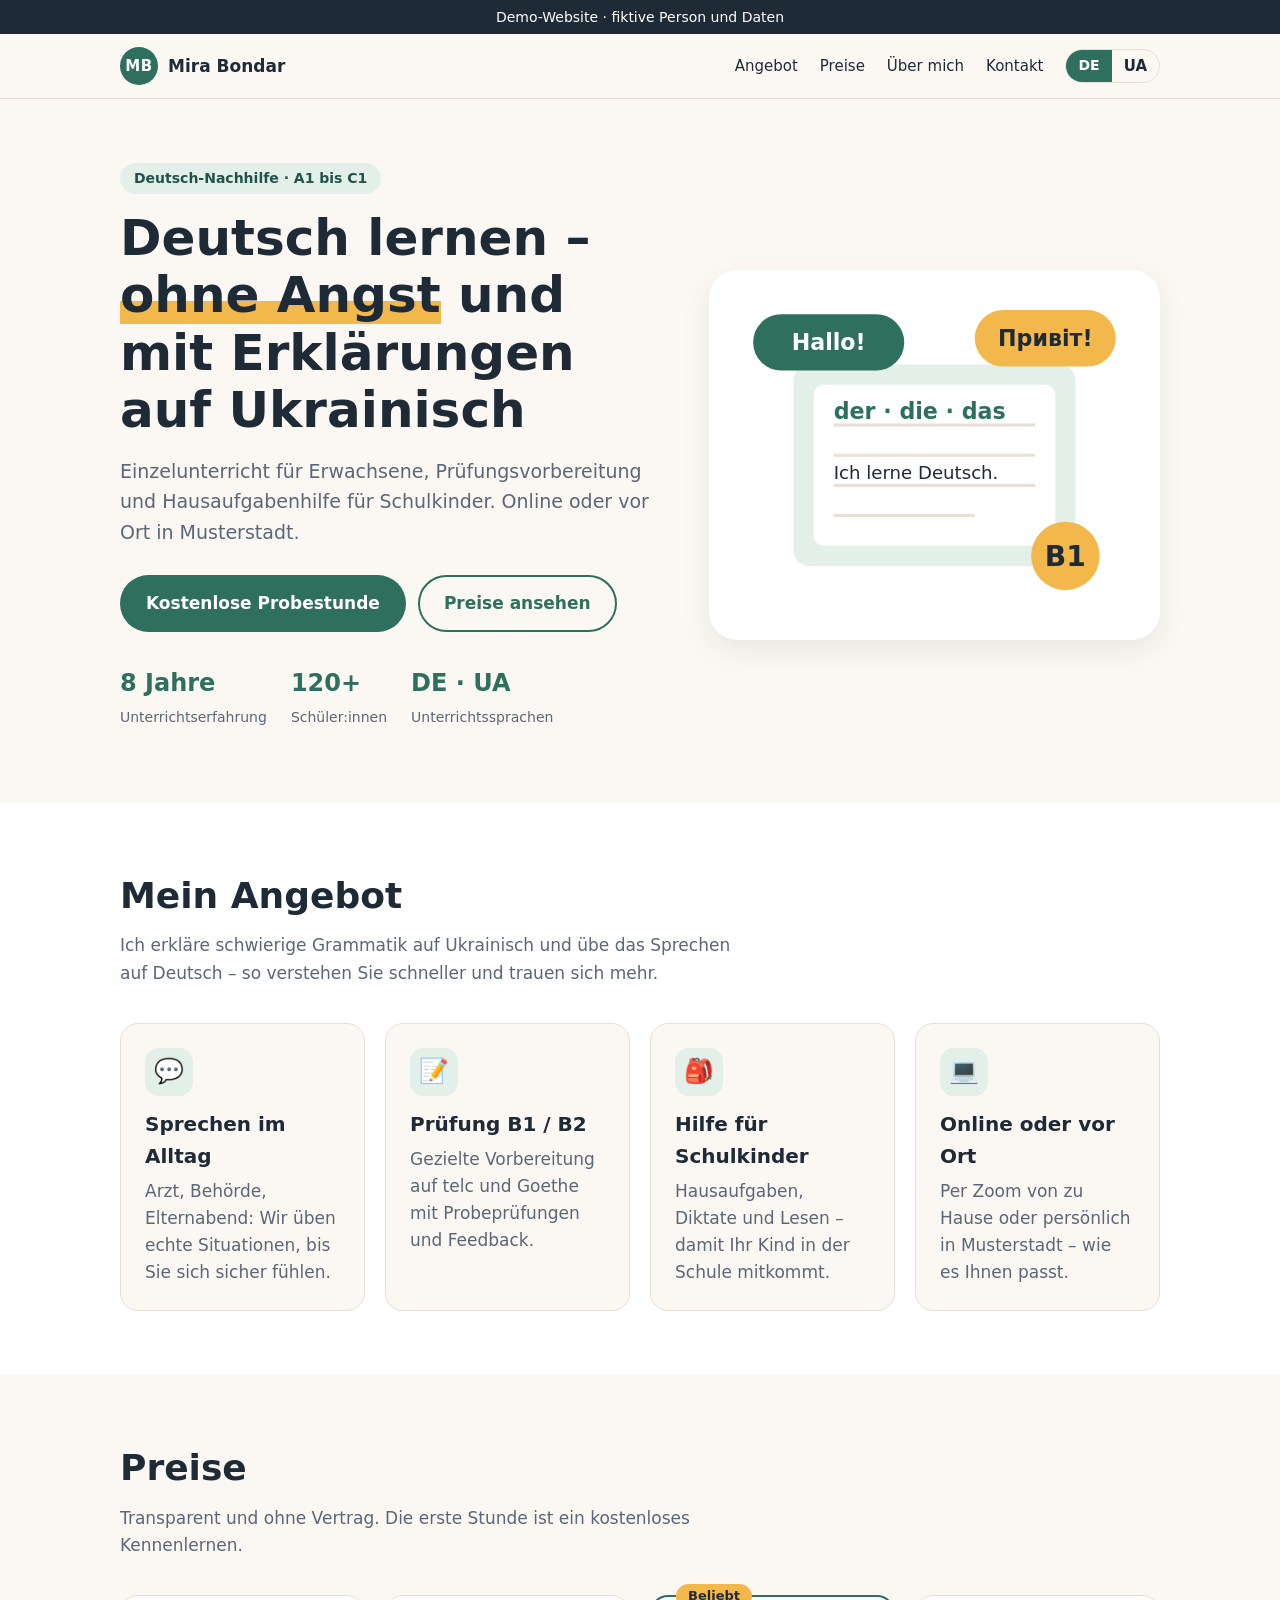
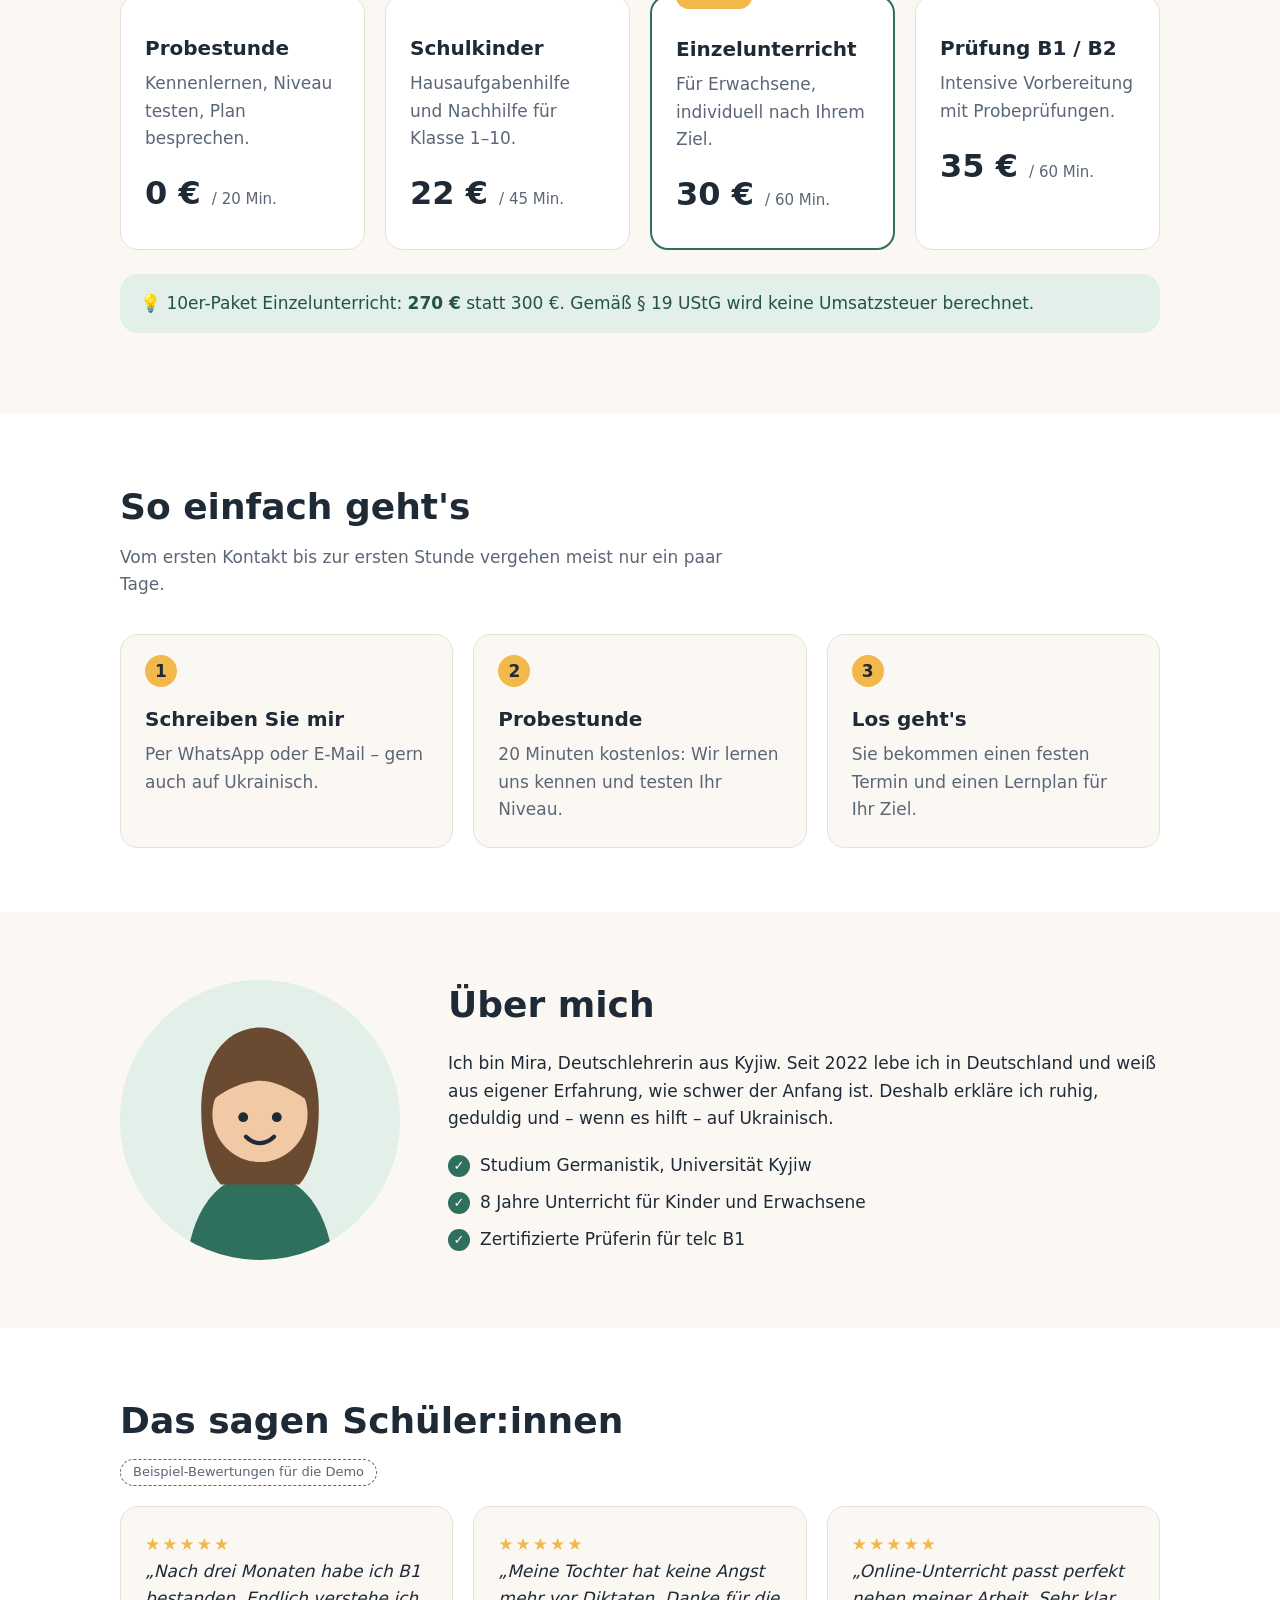
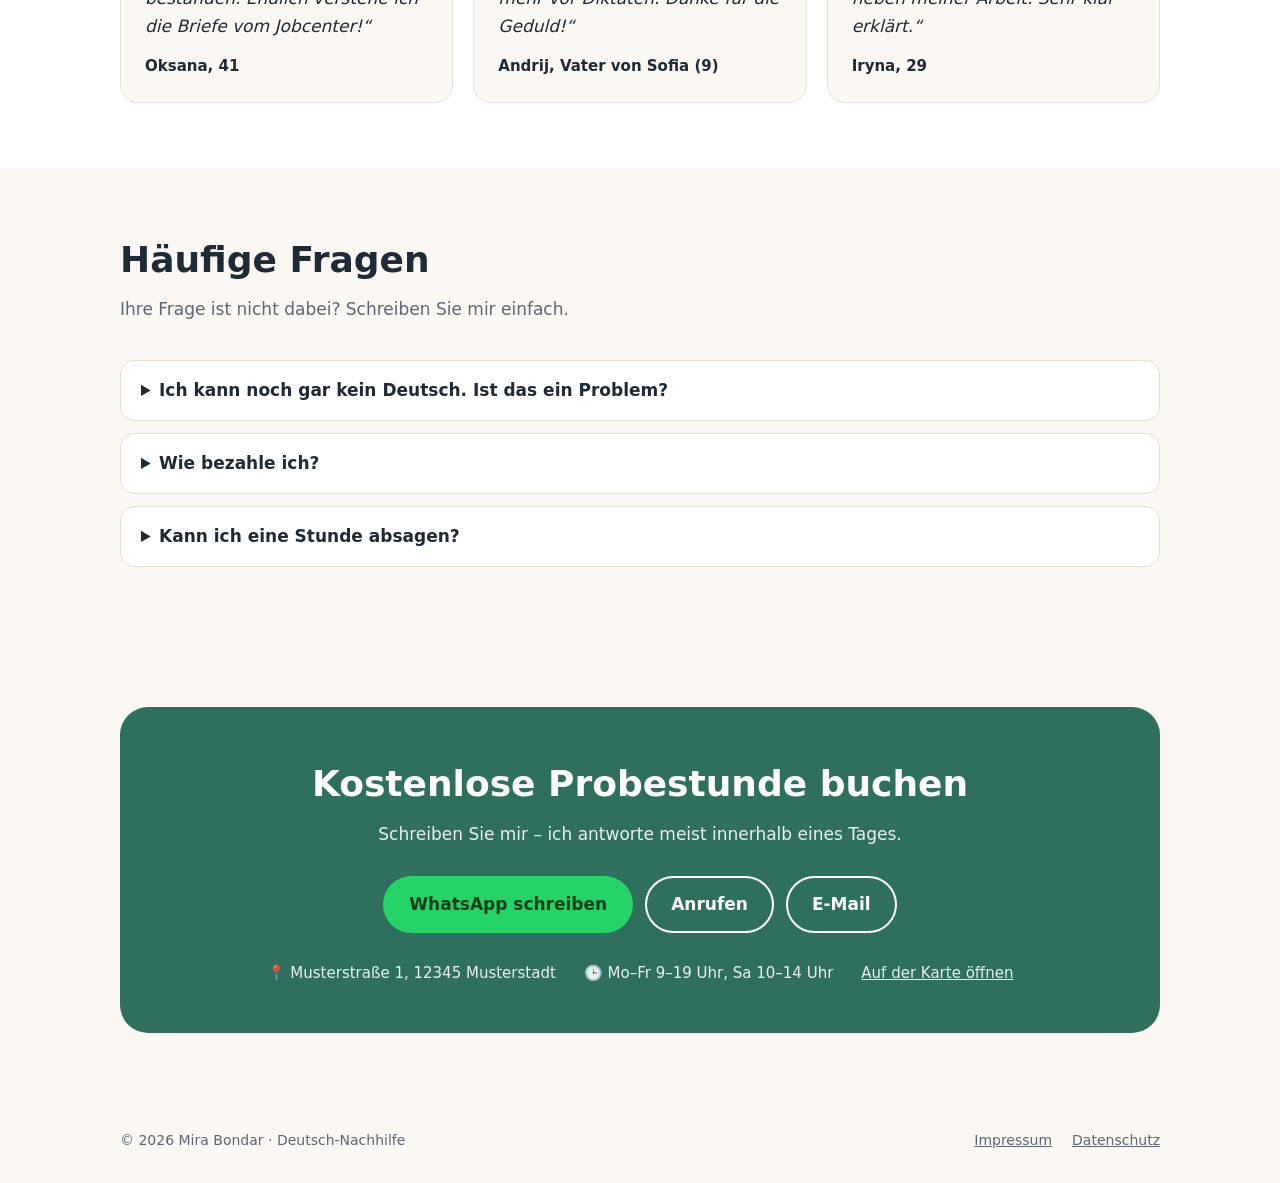
==== commit caab77f9: "Demo business-card site: tutor, DE + UK, static Co-Authored-By: Claude Opus 5.5 <noreply@anthropic.c" ====
--- a/index.html
+++ b/index.html
@@ -18,22 +18,16 @@
   <header class="site-header">
     <div class="container header-row">
       <a class="logo" href="#top"><span class="logo-mark">MB</span> Mira Bondar</a>
-      <nav class="main-nav" id="main-nav" aria-label="Hauptmenü">
-        <a href="#angebot">Angebot</a>
-        <a href="#preise">Preise</a>
-        <a href="#ueber-mich">Über mich</a>
-        <a href="#kontakt">Kontakt</a>
-      </nav>
-      <div class="header-right">
+      <nav class="main-nav">
+        <a class="nav-link" href="#angebot">Angebot</a>
+        <a class="nav-link" href="#preise">Preise</a>
+        <a class="nav-link" href="#ueber-mich">Über mich</a>
+        <a class="nav-link" href="#kontakt">Kontakt</a>
         <div class="lang-switch">
           <span class="active">DE</span>
           <a href="uk/index.html" hreflang="uk" lang="uk">UA</a>
         </div>
-        <!-- Burger button: visible only on phones, opens the menu -->
-        <button class="menu-toggle" type="button" aria-controls="main-nav" aria-expanded="false" aria-label="Menü öffnen">
-          <span></span><span></span><span></span>
-        </button>
-      </div>
+      </nav>
     </div>
   </header>
 
@@ -69,18 +63,12 @@
             </g>
             <text x="100" y="124" font-family="system-ui, sans-serif" font-size="22" font-weight="700" fill="#2f6f5e">der · die · das</text>
             <text x="100" y="184" font-family="system-ui, sans-serif" font-size="18" fill="#1f2a37">Ich lerne Deutsch.</text>
-            <g class="float float-a">
             <rect x="20" y="20" width="150" height="56" rx="28" fill="#2f6f5e"/>
             <text x="95" y="56" text-anchor="middle" font-family="system-ui, sans-serif" font-size="22" font-weight="700" fill="#fff">Hallo!</text>
-            </g>
-            <g class="float float-b">
             <rect x="240" y="16" width="140" height="56" rx="28" fill="#f2b84b"/>
             <text x="310" y="52" text-anchor="middle" font-family="system-ui, sans-serif" font-size="22" font-weight="700" fill="#1f2a37">Привіт!</text>
-            </g>
-            <g class="float float-c">
             <circle cx="330" cy="260" r="34" fill="#f2b84b"/>
             <text x="330" y="270" text-anchor="middle" font-family="system-ui, sans-serif" font-size="28" font-weight="700" fill="#1f2a37">B1</text>
-            </g>
           </svg>
         </div>
       </div>
@@ -275,6 +263,5 @@
     </div>
   </footer>
 
-  <script src="js/main.js" defer></script>
 </body>
 </html>
--- a/css/style.css
+++ b/css/style.css
@@ -58,26 +58,14 @@
   background: rgba(251, 248, 243, 0.92);
   backdrop-filter: blur(8px);
   border-bottom: 1px solid var(--border);
-  transition: box-shadow 0.3s;
-}
-
-.site-header.scrolled { box-shadow: 0 6px 24px rgba(31, 42, 55, 0.08); }
-
-/* Three columns: logo | menu in the centre | languages */
+}
+
 .header-row {
-  display: grid;
-  grid-template-columns: 1fr auto 1fr;
-  align-items: center;
+  display: flex;
+  align-items: center;
+  justify-content: space-between;
   gap: 16px;
-  min-height: 68px;
-}
-
-.header-right {
-  grid-column: 3;
-  justify-self: end;
-  display: flex;
-  align-items: center;
-  gap: 12px;
+  min-height: 64px;
 }
 
 .logo {
@@ -101,40 +89,19 @@
   letter-spacing: 0.5px;
 }
 
-.logo-mark { transition: transform 0.4s; }
-.logo:hover .logo-mark { transform: rotate(-12deg) scale(1.08); }
-
 .main-nav {
   display: flex;
   align-items: center;
-  gap: 32px;
+  gap: 22px;
 }
 
 .main-nav a {
-  position: relative;
   color: var(--ink);
   text-decoration: none;
-  font-size: 16px;
-  font-weight: 500;
-  padding: 6px 0;
-  transition: color 0.2s;
-}
-
-/* Underline that grows from the centre on hover */
-.main-nav a::after {
-  content: "";
-  position: absolute;
-  left: 50%;
-  right: 50%;
-  bottom: 0;
-  height: 2px;
-  border-radius: 2px;
-  background: var(--accent);
-  transition: left 0.25s, right 0.25s;
+  font-size: 15px;
 }
 
 .main-nav a:hover { color: var(--accent); }
-.main-nav a:hover::after { left: 0; right: 0; }
 
 .lang-switch {
   display: inline-flex;
@@ -157,76 +124,10 @@
   color: #fff;
 }
 
-.lang-switch a { transition: background 0.2s; }
-.lang-switch a:hover { background: var(--accent-soft); }
-
-/* ---------- Burger button (phones only) ---------- */
-.menu-toggle {
-  display: none;
-  width: 44px;
-  height: 44px;
-  border: 1px solid var(--border);
-  border-radius: 12px;
-  background: var(--surface);
-  cursor: pointer;
-  padding: 0;
-  flex-direction: column;
-  align-items: center;
-  justify-content: center;
-  gap: 5px;
-}
-
-.menu-toggle span {
-  width: 20px;
-  height: 2px;
-  border-radius: 2px;
-  background: var(--ink);
-  transition: transform 0.3s, opacity 0.2s;
-}
-
-/* Three lines turn into a cross when the menu is open */
-.menu-open .menu-toggle span:nth-child(1) { transform: translateY(7px) rotate(45deg); }
-.menu-open .menu-toggle span:nth-child(2) { opacity: 0; }
-.menu-open .menu-toggle span:nth-child(3) { transform: translateY(-7px) rotate(-45deg); }
-
-@media (max-width: 820px) {
-  .header-row { grid-template-columns: 1fr auto; min-height: 60px; }
-  .header-right { grid-column: 2; }
-  .menu-toggle { display: inline-flex; }
-
-  /* The menu becomes a panel that slides down under the header */
-  .main-nav {
-    position: absolute;
-    top: 100%;
-    left: 0;
-    right: 0;
-    flex-direction: column;
-    align-items: stretch;
-    gap: 0;
-    padding: 8px 20px 20px;
-    background: var(--bg);
-    border-bottom: 1px solid var(--border);
-    box-shadow: 0 16px 30px rgba(31, 42, 55, 0.12);
-    opacity: 0;
-    visibility: hidden;
-    transform: translateY(-10px);
-    transition: opacity 0.25s, transform 0.25s, visibility 0.25s;
-  }
-
-  .menu-open .main-nav {
-    opacity: 1;
-    visibility: visible;
-    transform: none;
-  }
-
-  .main-nav a {
-    font-size: 19px;
-    padding: 14px 4px;
-    border-bottom: 1px solid var(--border);
-  }
-
-  .main-nav a:last-child { border-bottom: 0; }
-  .main-nav a::after { display: none; }
+/* On phones the menu links are hidden; sections are reachable by scrolling
+   and the language switch stays visible. */
+@media (max-width: 760px) {
+  .main-nav .nav-link { display: none; }
 }
 
 /* ---------- Buttons ---------- */
@@ -240,29 +141,17 @@
   font-weight: 600;
   text-decoration: none;
   border: 2px solid transparent;
-  transition: transform 0.2s, background 0.2s, box-shadow 0.2s;
-}
-
-.btn:hover { transform: translateY(-3px); box-shadow: 0 10px 20px rgba(31, 42, 55, 0.15); }
-.btn:active { transform: translateY(0) scale(0.97); }
+  transition: transform 0.15s, background 0.15s;
+}
+
+.btn:hover { transform: translateY(-2px); }
 
 .btn-primary { background: var(--accent); color: #fff; }
 .btn-primary:hover { background: var(--accent-dark); }
 
 .btn-outline { border-color: var(--accent); color: var(--accent); background: transparent; }
 
-.btn-whatsapp {
-  background: #25d366;
-  color: #0b3d1f;
-  animation: breathe 2.6s ease-in-out infinite;
-}
-
-.btn-whatsapp:hover { animation: none; }
-
-@keyframes breathe {
-  0%, 100% { box-shadow: 0 0 0 0 rgba(37, 211, 102, 0.55); }
-  50% { box-shadow: 0 0 0 12px rgba(37, 211, 102, 0); }
-}
+.btn-whatsapp { background: #25d366; color: #0b3d1f; }
 
 /* ---------- Hero ---------- */
 .hero { padding: 64px 0 56px; }
@@ -322,38 +211,9 @@
   padding: 24px;
 }
 
-/* Hero appears on page load: text first, then the picture */
-.hero-grid > * { animation: rise 0.8s ease backwards; }
-.hero-grid > *:nth-child(2) { animation-delay: 0.2s; }
-
-/* Speech bubbles in the picture gently float */
-.float { transform-box: fill-box; animation: float 4s ease-in-out infinite; }
-.float-b { animation-delay: -1.3s; }
-.float-c { animation-delay: -2.6s; animation-duration: 5s; }
-
-@keyframes float {
-  0%, 100% { transform: translateY(0); }
-  50% { transform: translateY(-8px); }
-}
-
-@keyframes rise {
-  from { opacity: 0; transform: translateY(28px); }
-  to { opacity: 1; transform: none; }
-}
-
 @media (max-width: 820px) {
-  .hero { padding: 32px 0 40px; }
+  .hero { padding: 40px 0; }
   .hero-grid { grid-template-columns: 1fr; gap: 32px; }
-  .hero p.lead { font-size: 17px; }
-  .hero-art { padding: 16px; max-width: 420px; }
-}
-
-@media (max-width: 560px) {
-  .hero-actions .btn { width: 100%; }
-  /* Three facts always side by side in one row */
-  .hero-facts { display: grid; grid-template-columns: repeat(3, 1fr); gap: 12px; }
-  .hero-facts strong { font-size: 21px; }
-  .hero-facts span { font-size: 13px; line-height: 1.3; display: block; }
 }
 
 /* ---------- Sections ---------- */
@@ -384,21 +244,6 @@
   border: 1px solid var(--border);
   border-radius: var(--radius);
   padding: 24px;
-  transition: transform 0.3s ease, box-shadow 0.3s ease, border-color 0.3s;
-}
-
-.card:hover {
-  transform: translateY(-6px);
-  box-shadow: var(--shadow);
-  border-color: var(--accent-soft);
-}
-
-.card:hover .card-icon { animation: hop 0.5s ease; }
-
-@keyframes hop {
-  0%, 100% { transform: translateY(0) rotate(0); }
-  40% { transform: translateY(-8px) rotate(-8deg); }
-  70% { transform: translateY(0) rotate(4deg); }
 }
 
 .section-alt .card { background: var(--bg); }
@@ -463,28 +308,7 @@
   margin: 16px 0 4px;
 }
 .price-card .price small { font-size: 15px; font-weight: 400; color: var(--muted); }
-.price-card .price { transition: color 0.3s, transform 0.3s; transform-origin: left; }
-
-/* Price card grows on hover */
-.price-card:hover {
-  transform: scale(1.06);
-  border-color: var(--accent);
-  box-shadow: 0 18px 40px rgba(47, 111, 94, 0.18);
-  z-index: 1;
-}
-
-.price-card:hover .price { color: var(--accent); transform: scale(1.1); }
-
 .price-card.featured { border: 2px solid var(--accent); position: relative; }
-.price-card.featured .badge { animation: wiggle 3s ease-in-out infinite; }
-
-@keyframes wiggle {
-  0%, 85%, 100% { transform: rotate(0); }
-  90% { transform: rotate(-6deg); }
-  95% { transform: rotate(6deg); }
-}
-
-.price-card { position: relative; }
 .badge {
   position: absolute;
   top: -13px;
@@ -545,11 +369,7 @@
   padding: 16px 20px;
   margin-bottom: 12px;
 }
-.faq details { transition: border-color 0.2s, box-shadow 0.2s; }
-.faq details:hover { border-color: var(--accent); }
-.faq details[open] { box-shadow: var(--shadow); }
 .faq summary { cursor: pointer; font-weight: 600; }
-.faq details[open] p { animation: rise 0.35s ease; }
 .faq details p { margin: 10px 0 0; color: var(--muted); }
 
 /* ---------- Contact ---------- */
@@ -574,16 +394,6 @@
   opacity: 0.9;
 }
 .contact-box a:not(.btn) { color: #fff; }
-.contact-box .btn-outline:hover { background: #fff; color: var(--accent); }
-
-@media (max-width: 560px) {
-  .section { padding: 48px 0; }
-  .contact-box { padding: 36px 20px; border-radius: 22px; }
-  .contact-actions { flex-direction: column; }
-  .contact-details { flex-direction: column; align-items: center; }
-  .footer-row { flex-direction: column; align-items: center; text-align: center; }
-  .logo { font-size: 16px; }
-}
 
 /* ---------- Footer ---------- */
 .site-footer {
@@ -606,22 +416,3 @@
 .legal h1 { font-size: 34px; margin-top: 0; }
 .legal h2 { font-size: 21px; margin-top: 32px; }
 .legal .back { display: inline-block; margin-bottom: 24px; }
-
-/* ---------- Reveal on scroll (classes are added by js/main.js) ---------- */
-/* "backwards" keeps the start state only before the animation, so hover
-   effects on cards still work after a card has appeared. */
-.reveal { opacity: 0; }
-.reveal.visible {
-  opacity: 1;
-  animation: rise 0.7s ease var(--delay, 0ms) backwards;
-}
-
-/* People who turned off animations in their system settings get a calm page */
-@media (prefers-reduced-motion: reduce) {
-  *, *::before, *::after {
-    animation: none !important;
-    transition: none !important;
-    scroll-behavior: auto !important;
-  }
-  .reveal { opacity: 1; }
-}
